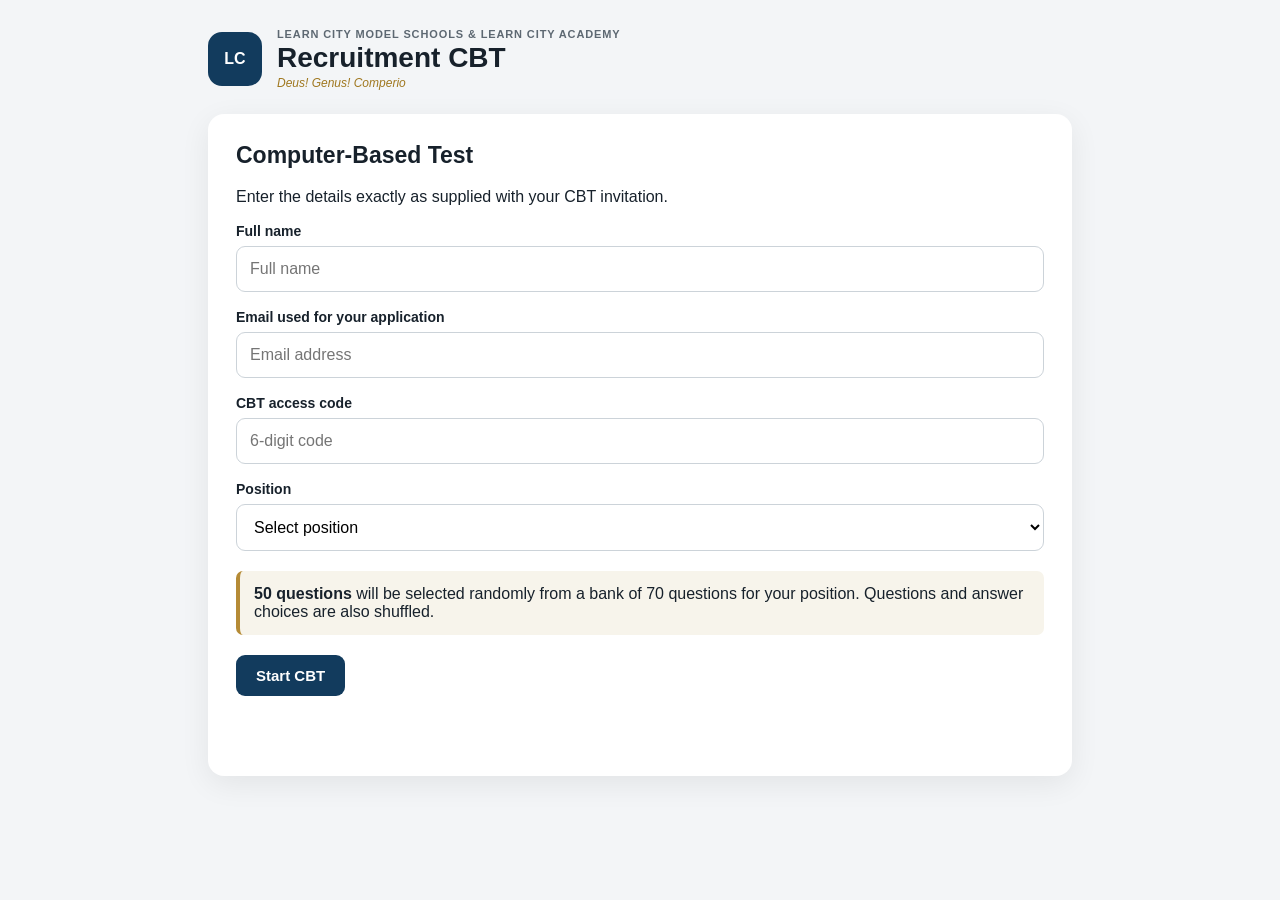
==== index.html @ 7aa21623 "Add files via upload" ====
<!doctype html>
<html lang="en">
<head>
<meta charset="utf-8">
<meta name="viewport" content="width=device-width,initial-scale=1">
<title>Learn City Recruitment CBT</title>
<link rel="stylesheet" href="style.css">
</head>
<body>
<div class="shell">
  <header class="brand">
    <div class="crest">LC</div>
    <div>
      <div class="eyebrow">LEARN CITY MODEL SCHOOLS & LEARN CITY ACADEMY</div>
      <h1>Recruitment CBT</h1>
      <div class="motto">Deus! Genus! Comperio</div>
    </div>
  </header>

  <main>
    <section id="startScreen" class="card">
      <h2>Computer-Based Test</h2>
      <p>Enter the details exactly as supplied with your CBT invitation.</p>

      <label>Full name
        <input id="candidateName" autocomplete="name" placeholder="Full name">
      </label>

      <label>Email used for your application
        <input id="candidateEmail" type="email" autocomplete="email" placeholder="Email address">
      </label>

      <label>CBT access code
        <input id="candidateCode" inputmode="numeric" maxlength="6" placeholder="6-digit code">
      </label>

      <label>Position
        <select id="candidateRole">
          <option value="">Select position</option>
          <option value="Primary 3 Teacher">Primary 3 Teacher</option>
          <option value="ICT Teacher">ICT Teacher</option>
          <option value="Office Assistant">Office Assistant</option>
        </select>
      </label>

      <div class="notice">
        <strong>50 questions</strong> will be selected randomly from a bank of 70 questions for your position.
        Questions and answer choices are also shuffled.
      </div>

      <button id="startBtn" class="primary">Start CBT</button>
      <p id="startError" class="error"></p>
    </section>

    <section id="testScreen" class="hidden">
      <div class="testbar">
        <div><strong id="roleDisplay"></strong><span id="progress"></span></div>
        <div class="timer" id="timer">60:00</div>
      </div>

      <div class="card">
        <div class="qmeta" id="questionNumber"></div>
        <h2 id="questionText"></h2>
        <div id="options" class="options"></div>

        <div class="nav">
          <button id="prevBtn" class="secondary">Previous</button>
          <button id="nextBtn" class="primary">Next</button>
        </div>
      </div>

      <div class="card palette">
        <div class="palette-title">Question navigation</div>
        <div id="questionPalette"></div>
      </div>
    </section>

    <section id="completeScreen" class="card hidden">
      <div class="success-icon">✓</div>
      <h2>CBT Submitted</h2>
      <p id="completionText"></p>
      <p class="small">Your result has been recorded. Please follow the recruitment team's instructions regarding the next stage.</p>
    </section>
  </main>
</div>

<script src="questions.js"></script>
<script src="app.js"></script>
</body>
</html>
---- style.css ----
*{box-sizing:border-box}
body{margin:0;background:#f3f5f7;color:#17212b;font-family:Inter,Arial,sans-serif}
.shell{max-width:900px;margin:auto;padding:28px 18px 60px}
.brand{display:flex;align-items:center;gap:15px;margin-bottom:24px}
.crest{width:54px;height:54px;border-radius:14px;background:#123b5d;color:#fff;display:grid;place-items:center;font-weight:800}
.eyebrow{font-size:11px;letter-spacing:.08em;font-weight:800;color:#5d6872}
h1{margin:2px 0;font-size:28px}
.motto{font-size:12px;color:#a07820;font-style:italic}
.card{background:#fff;border-radius:16px;padding:28px;box-shadow:0 8px 30px rgba(0,0,0,.07);margin-bottom:18px}
h2{margin-top:0;font-size:23px}
label{display:block;font-weight:700;font-size:14px;margin:17px 0}
input,select{display:block;width:100%;margin-top:7px;border:1px solid #ccd3d9;border-radius:9px;padding:13px;font-size:16px;background:#fff}
button{border:0;border-radius:9px;padding:12px 20px;font-size:15px;font-weight:700;cursor:pointer}
.primary{background:#123b5d;color:#fff}
.secondary{background:#e8edf1;color:#183042}
.notice{padding:14px;background:#f7f4eb;border-left:4px solid #b58b36;border-radius:7px;margin:20px 0}
.error{color:#b42318;font-weight:600;min-height:20px}
.hidden{display:none!important}
.testbar{display:flex;justify-content:space-between;align-items:center;background:#123b5d;color:#fff;border-radius:12px;padding:14px 18px;margin-bottom:14px}
#progress{margin-left:12px;opacity:.75}
.timer{font-variant-numeric:tabular-nums;font-weight:800}
.qmeta{font-size:13px;color:#6b7480;font-weight:700;margin-bottom:9px}
#questionText{font-size:22px;line-height:1.4}
.options{display:grid;gap:11px;margin:24px 0}
.option{display:flex;align-items:flex-start;gap:12px;border:1px solid #d8dee3;padding:15px;border-radius:10px;cursor:pointer}
.option:hover{background:#f7f9fa}
.option input{width:auto;margin:3px 0 0}
.nav{display:flex;justify-content:space-between;margin-top:25px}
.palette-title{font-size:13px;font-weight:800;margin-bottom:10px}
#questionPalette{display:flex;flex-wrap:wrap;gap:7px}
.pal{width:34px;height:34px;padding:0;background:#edf1f4;color:#31404b}
.pal.answered{background:#cddde8}
.pal.current{outline:3px solid #b58b36}
.success-icon{width:58px;height:58px;border-radius:50%;background:#dff2e5;color:#18733b;display:grid;place-items:center;font-size:30px;font-weight:800}
.small{color:#69747e}
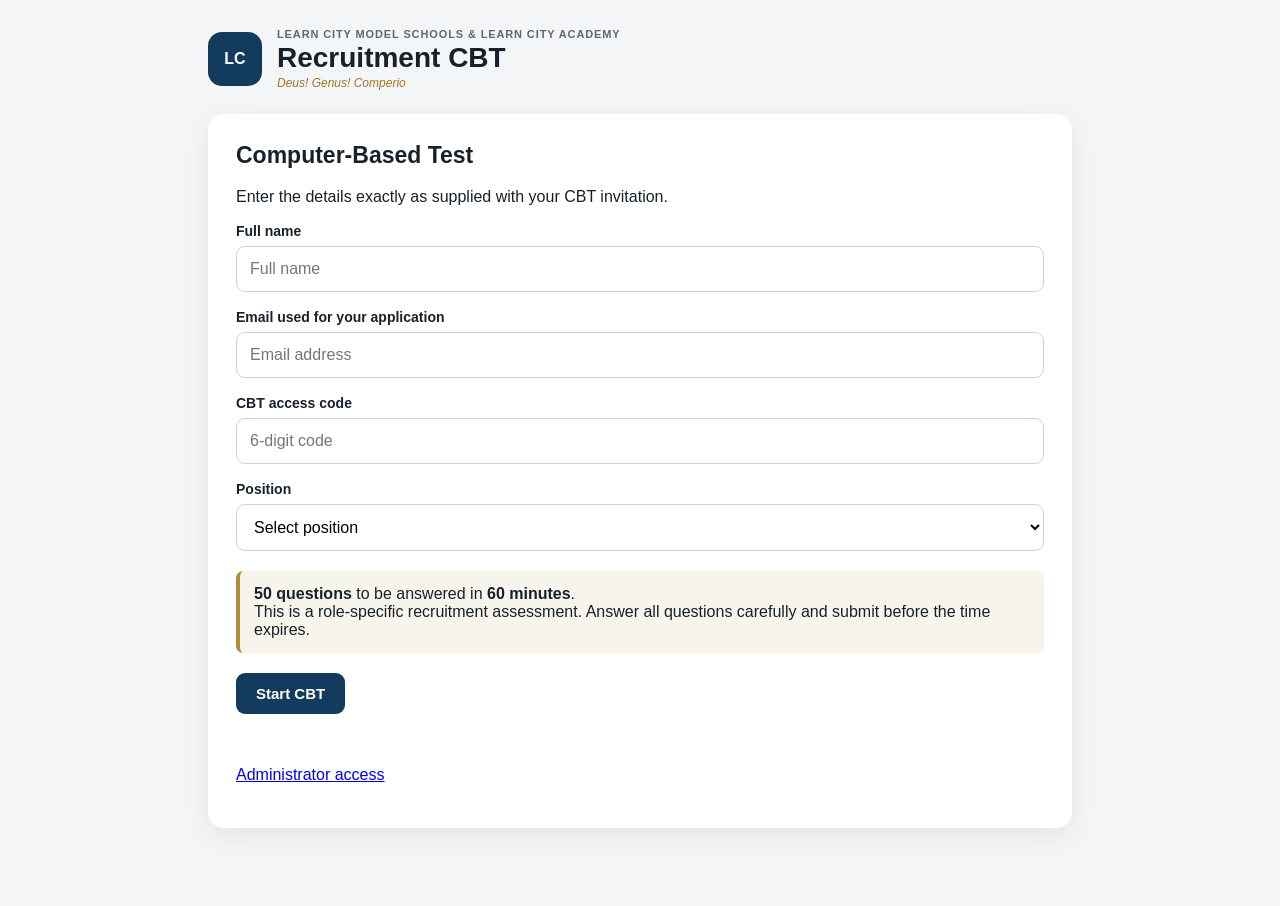
==== commit c1084670: "Add files via upload" ====
--- a/index.html
+++ b/index.html
@@ -10,81 +10,29 @@
 <div class="shell">
   <header class="brand">
     <div class="crest">LC</div>
-    <div>
-      <div class="eyebrow">LEARN CITY MODEL SCHOOLS & LEARN CITY ACADEMY</div>
-      <h1>Recruitment CBT</h1>
-      <div class="motto">Deus! Genus! Comperio</div>
-    </div>
+    <div><div class="eyebrow">LEARN CITY MODEL SCHOOLS & LEARN CITY ACADEMY</div><h1>Recruitment CBT</h1><div class="motto">Deus! Genus! Comperio</div></div>
   </header>
-
   <main>
     <section id="startScreen" class="card">
       <h2>Computer-Based Test</h2>
       <p>Enter the details exactly as supplied with your CBT invitation.</p>
-
-      <label>Full name
-        <input id="candidateName" autocomplete="name" placeholder="Full name">
-      </label>
-
-      <label>Email used for your application
-        <input id="candidateEmail" type="email" autocomplete="email" placeholder="Email address">
-      </label>
-
-      <label>CBT access code
-        <input id="candidateCode" inputmode="numeric" maxlength="6" placeholder="6-digit code">
-      </label>
-
-      <label>Position
-        <select id="candidateRole">
-          <option value="">Select position</option>
-          <option value="Primary 3 Teacher">Primary 3 Teacher</option>
-          <option value="ICT Teacher">ICT Teacher</option>
-          <option value="Office Assistant">Office Assistant</option>
-        </select>
-      </label>
-
-      <div class="notice">
-        <strong>50 questions</strong> will be selected randomly from a bank of 70 questions for your position.
-        Questions and answer choices are also shuffled.
-      </div>
-
+      <label>Full name<input id="candidateName" autocomplete="name" placeholder="Full name"></label>
+      <label>Email used for your application<input id="candidateEmail" type="email" autocomplete="email" placeholder="Email address"></label>
+      <label>CBT access code<input id="candidateCode" inputmode="numeric" maxlength="6" placeholder="6-digit code"></label>
+      <label>Position<select id="candidateRole"><option value="">Select position</option><option value="Primary 3 Teacher">Primary 3 Teacher</option><option value="ICT Teacher">ICT Teacher</option><option value="Office Assistant">Office Assistant</option></select></label>
+      <div class="notice"><strong>50 questions</strong> to be answered in <strong>60 minutes</strong>.<br>This is a role-specific recruitment assessment. Answer all questions carefully and submit before the time expires.</div>
       <button id="startBtn" class="primary">Start CBT</button>
       <p id="startError" class="error"></p>
+      <p class="small"><a href="admin.html">Administrator access</a></p>
     </section>
-
     <section id="testScreen" class="hidden">
-      <div class="testbar">
-        <div><strong id="roleDisplay"></strong><span id="progress"></span></div>
-        <div class="timer" id="timer">60:00</div>
-      </div>
-
-      <div class="card">
-        <div class="qmeta" id="questionNumber"></div>
-        <h2 id="questionText"></h2>
-        <div id="options" class="options"></div>
-
-        <div class="nav">
-          <button id="prevBtn" class="secondary">Previous</button>
-          <button id="nextBtn" class="primary">Next</button>
-        </div>
-      </div>
-
-      <div class="card palette">
-        <div class="palette-title">Question navigation</div>
-        <div id="questionPalette"></div>
-      </div>
+      <div class="testbar"><div><strong id="roleDisplay"></strong><span id="progress"></span></div><div class="timer" id="timer">60:00</div></div>
+      <div class="card"><div class="qmeta" id="questionNumber"></div><h2 id="questionText"></h2><div id="options" class="options"></div><div class="nav"><button id="prevBtn" class="secondary">Previous</button><button id="nextBtn" class="primary">Next</button></div></div>
+      <div class="card palette"><div class="palette-title">Question navigation</div><div id="questionPalette"></div></div>
     </section>
-
-    <section id="completeScreen" class="card hidden">
-      <div class="success-icon">✓</div>
-      <h2>CBT Submitted</h2>
-      <p id="completionText"></p>
-      <p class="small">Your result has been recorded. Please follow the recruitment team's instructions regarding the next stage.</p>
-    </section>
+    <section id="completeScreen" class="card hidden"><div class="success-icon">✓</div><h2>CBT Submitted</h2><p id="completionText"></p><p class="small">Your result has been recorded. Please follow the recruitment team's instructions regarding the next stage.</p></section>
   </main>
 </div>
-
-<script src="questions.js"></script>
-<script src="app.js"></script>
+<script src="questions.js"></script><script src="app.js"></script>
 </body>
 </html>
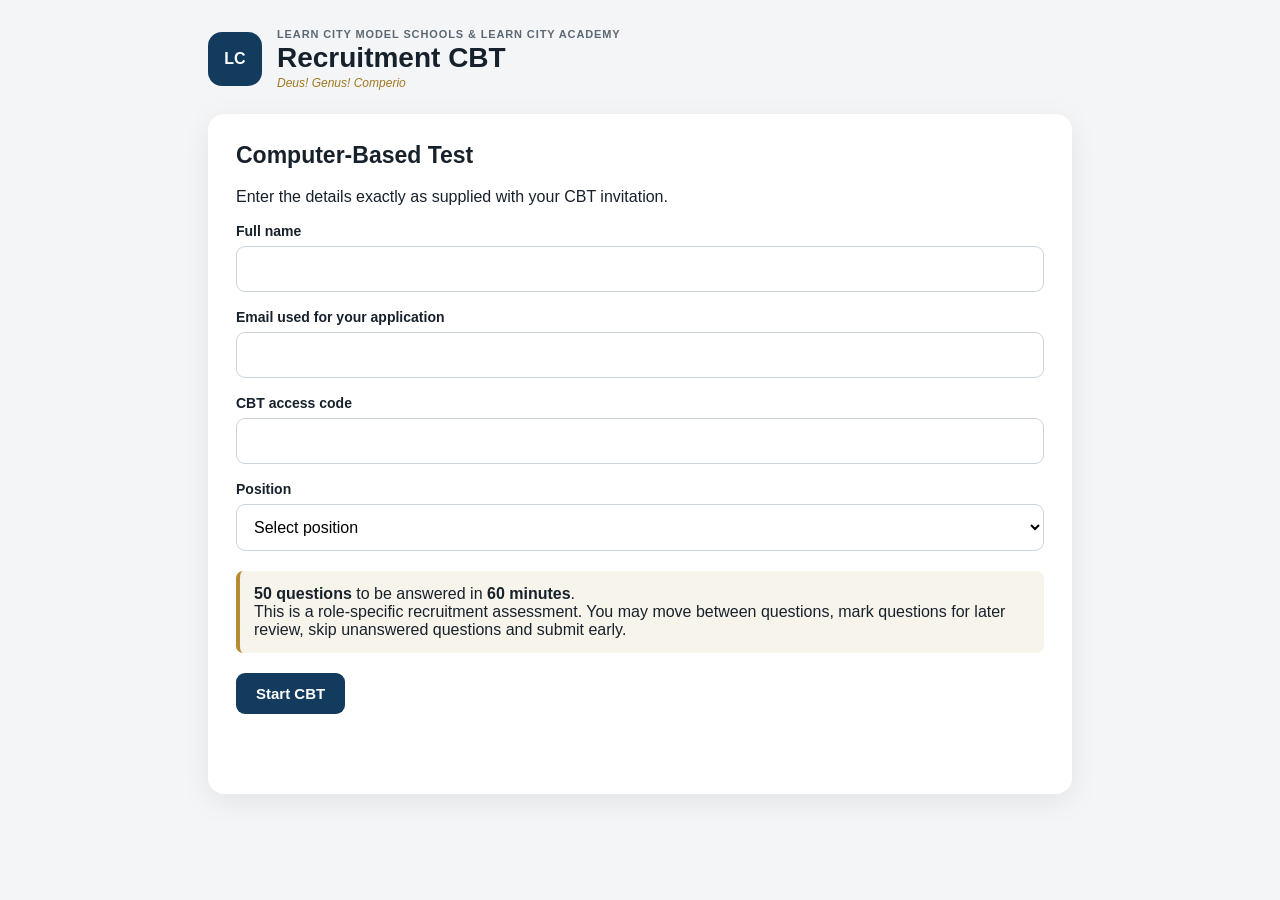
==== commit 46eb6db7: "Add files via upload" ====
--- a/index.html
+++ b/index.html
@@ -1,38 +1,26 @@
 <!doctype html>
 <html lang="en">
-<head>
-<meta charset="utf-8">
-<meta name="viewport" content="width=device-width,initial-scale=1">
-<title>Learn City Recruitment CBT</title>
-<link rel="stylesheet" href="style.css">
-</head>
-<body>
-<div class="shell">
-  <header class="brand">
-    <div class="crest">LC</div>
-    <div><div class="eyebrow">LEARN CITY MODEL SCHOOLS & LEARN CITY ACADEMY</div><h1>Recruitment CBT</h1><div class="motto">Deus! Genus! Comperio</div></div>
-  </header>
-  <main>
-    <section id="startScreen" class="card">
-      <h2>Computer-Based Test</h2>
-      <p>Enter the details exactly as supplied with your CBT invitation.</p>
-      <label>Full name<input id="candidateName" autocomplete="name" placeholder="Full name"></label>
-      <label>Email used for your application<input id="candidateEmail" type="email" autocomplete="email" placeholder="Email address"></label>
-      <label>CBT access code<input id="candidateCode" inputmode="numeric" maxlength="6" placeholder="6-digit code"></label>
-      <label>Position<select id="candidateRole"><option value="">Select position</option><option value="Primary 3 Teacher">Primary 3 Teacher</option><option value="ICT Teacher">ICT Teacher</option><option value="Office Assistant">Office Assistant</option></select></label>
-      <div class="notice"><strong>50 questions</strong> to be answered in <strong>60 minutes</strong>.<br>This is a role-specific recruitment assessment. Answer all questions carefully and submit before the time expires.</div>
-      <button id="startBtn" class="primary">Start CBT</button>
-      <p id="startError" class="error"></p>
-      <p class="small"><a href="admin.html">Administrator access</a></p>
-    </section>
-    <section id="testScreen" class="hidden">
-      <div class="testbar"><div><strong id="roleDisplay"></strong><span id="progress"></span></div><div class="timer" id="timer">60:00</div></div>
-      <div class="card"><div class="qmeta" id="questionNumber"></div><h2 id="questionText"></h2><div id="options" class="options"></div><div class="nav"><button id="prevBtn" class="secondary">Previous</button><button id="nextBtn" class="primary">Next</button></div></div>
-      <div class="card palette"><div class="palette-title">Question navigation</div><div id="questionPalette"></div></div>
-    </section>
-    <section id="completeScreen" class="card hidden"><div class="success-icon">✓</div><h2>CBT Submitted</h2><p id="completionText"></p><p class="small">Your result has been recorded. Please follow the recruitment team's instructions regarding the next stage.</p></section>
-  </main>
-</div>
-<script src="questions.js"></script><script src="app.js"></script>
-</body>
-</html>
+<head><meta charset="utf-8"><meta name="viewport" content="width=device-width,initial-scale=1"><title>Learn City Recruitment CBT</title><link rel="stylesheet" href="style.css"></head>
+<body><div class="shell">
+<header class="brand"><div class="crest">LC</div><div><div class="eyebrow">LEARN CITY MODEL SCHOOLS & LEARN CITY ACADEMY</div><h1>Recruitment CBT</h1><div class="motto">Deus! Genus! Comperio</div></div></header>
+<main>
+<section id="startScreen" class="card">
+<h2>Computer-Based Test</h2>
+<p>Enter the details exactly as supplied with your CBT invitation.</p>
+<label>Full name<input id="candidateName" autocomplete="name"></label>
+<label>Email used for your application<input id="candidateEmail" type="email" autocomplete="email"></label>
+<label>CBT access code<input id="candidateCode" inputmode="numeric" maxlength="6"></label>
+<label>Position<select id="candidateRole"><option value="">Select position</option><option>Primary 3 Teacher</option><option>ICT Teacher</option><option>Office Assistant</option></select></label>
+<div class="notice"><strong>50 questions</strong> to be answered in <strong>60 minutes</strong>.<br>This is a role-specific recruitment assessment. You may move between questions, mark questions for later review, skip unanswered questions and submit early.</div>
+<button id="startBtn" class="primary">Start CBT</button><p id="startError" class="error"></p>
+</section>
+<section id="testScreen" class="hidden">
+<div class="testbar"><div><strong id="roleDisplay"></strong><span id="progress"></span></div><div class="timer" id="timer">60:00</div></div>
+<div class="card"><div class="qmeta" id="questionNumber"></div><h2 id="questionText"></h2><div id="questionStatus" class="small"></div><div id="options" class="options"></div>
+<div class="nav"><button id="prevBtn" class="secondary">Previous</button><div><button id="markBtn" class="secondary">Mark for later review</button> <button id="skipBtn" class="secondary">Skip</button> <button id="nextBtn" class="primary">Next</button></div></div>
+<div style="margin-top:18px"><button id="earlySubmitBtn" class="primary">Submit Test Early</button></div></div>
+<div class="card"><div class="palette-title">Question navigation</div><div id="questionPalette"></div></div>
+</section>
+<section id="completeScreen" class="card hidden"><div class="success-icon">✓</div><h2>CBT Submitted</h2><p id="completionText"></p></section>
+</main></div>
+<script src="questions.js"></script><script src="app.js"></script></body></html>
--- a/style.css
+++ b/style.css
@@ -4,32 +4,20 @@
 .brand{display:flex;align-items:center;gap:15px;margin-bottom:24px}
 .crest{width:54px;height:54px;border-radius:14px;background:#123b5d;color:#fff;display:grid;place-items:center;font-weight:800}
 .eyebrow{font-size:11px;letter-spacing:.08em;font-weight:800;color:#5d6872}
-h1{margin:2px 0;font-size:28px}
-.motto{font-size:12px;color:#a07820;font-style:italic}
+h1{margin:2px 0;font-size:28px}.motto{font-size:12px;color:#a07820;font-style:italic}
 .card{background:#fff;border-radius:16px;padding:28px;box-shadow:0 8px 30px rgba(0,0,0,.07);margin-bottom:18px}
-h2{margin-top:0;font-size:23px}
-label{display:block;font-weight:700;font-size:14px;margin:17px 0}
+h2{margin-top:0;font-size:23px}label{display:block;font-weight:700;font-size:14px;margin:17px 0}
 input,select{display:block;width:100%;margin-top:7px;border:1px solid #ccd3d9;border-radius:9px;padding:13px;font-size:16px;background:#fff}
 button{border:0;border-radius:9px;padding:12px 20px;font-size:15px;font-weight:700;cursor:pointer}
-.primary{background:#123b5d;color:#fff}
-.secondary{background:#e8edf1;color:#183042}
+.primary{background:#123b5d;color:#fff}.secondary{background:#e8edf1;color:#183042}
 .notice{padding:14px;background:#f7f4eb;border-left:4px solid #b58b36;border-radius:7px;margin:20px 0}
-.error{color:#b42318;font-weight:600;min-height:20px}
-.hidden{display:none!important}
+.error{color:#b42318;font-weight:600;min-height:20px}.hidden{display:none!important}
 .testbar{display:flex;justify-content:space-between;align-items:center;background:#123b5d;color:#fff;border-radius:12px;padding:14px 18px;margin-bottom:14px}
-#progress{margin-left:12px;opacity:.75}
-.timer{font-variant-numeric:tabular-nums;font-weight:800}
-.qmeta{font-size:13px;color:#6b7480;font-weight:700;margin-bottom:9px}
-#questionText{font-size:22px;line-height:1.4}
-.options{display:grid;gap:11px;margin:24px 0}
-.option{display:flex;align-items:flex-start;gap:12px;border:1px solid #d8dee3;padding:15px;border-radius:10px;cursor:pointer}
-.option:hover{background:#f7f9fa}
-.option input{width:auto;margin:3px 0 0}
-.nav{display:flex;justify-content:space-between;margin-top:25px}
-.palette-title{font-size:13px;font-weight:800;margin-bottom:10px}
-#questionPalette{display:flex;flex-wrap:wrap;gap:7px}
-.pal{width:34px;height:34px;padding:0;background:#edf1f4;color:#31404b}
-.pal.answered{background:#cddde8}
-.pal.current{outline:3px solid #b58b36}
-.success-icon{width:58px;height:58px;border-radius:50%;background:#dff2e5;color:#18733b;display:grid;place-items:center;font-size:30px;font-weight:800}
-.small{color:#69747e}
+#progress{margin-left:12px;opacity:.75}.timer{font-variant-numeric:tabular-nums;font-weight:800}
+.qmeta{font-size:13px;color:#6b7480;font-weight:700;margin-bottom:9px}#questionText{font-size:22px;line-height:1.4}
+.options{display:grid;gap:11px;margin:24px 0}.option{display:flex;align-items:flex-start;gap:12px;border:1px solid #d8dee3;padding:15px;border-radius:10px;cursor:pointer}
+.option:hover{background:#f7f9fa}.option input{width:auto;margin:3px 0 0}.nav{display:flex;justify-content:space-between;gap:10px;margin-top:25px}
+.palette-title{font-size:13px;font-weight:800;margin-bottom:10px}#questionPalette{display:flex;flex-wrap:wrap;gap:7px}
+.pal{width:34px;height:34px;padding:0;background:#edf1f4;color:#31404b}.pal.answered{background:#cddde8}.pal.marked{outline:3px solid #b58b36}.pal.current{box-shadow:0 0 0 2px #123b5d inset}
+.success-icon{width:58px;height:58px;border-radius:50%;background:#dff2e5;color:#18733b;display:grid;place-items:center;font-size:30px;font-weight:800}.small{color:#69747e}
+.review-active{background:#b58b36!important;color:#fff!important}
